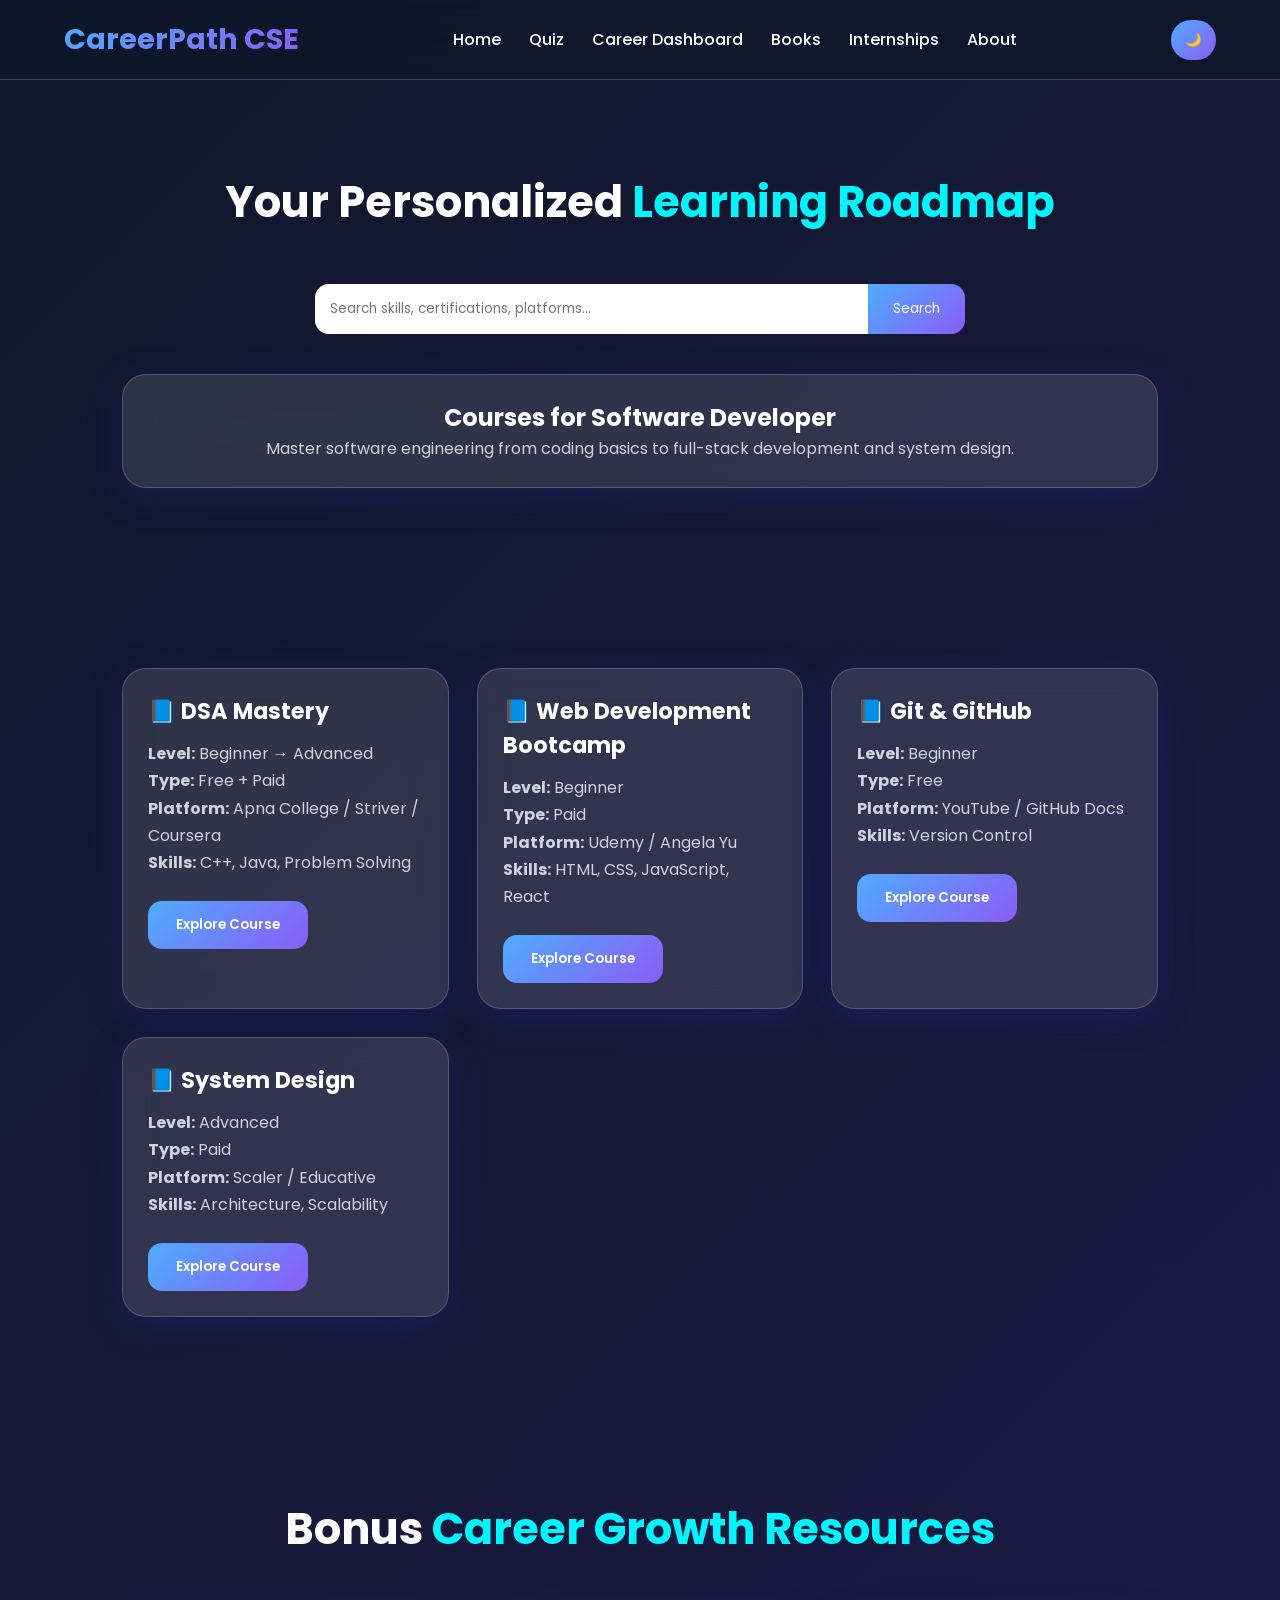
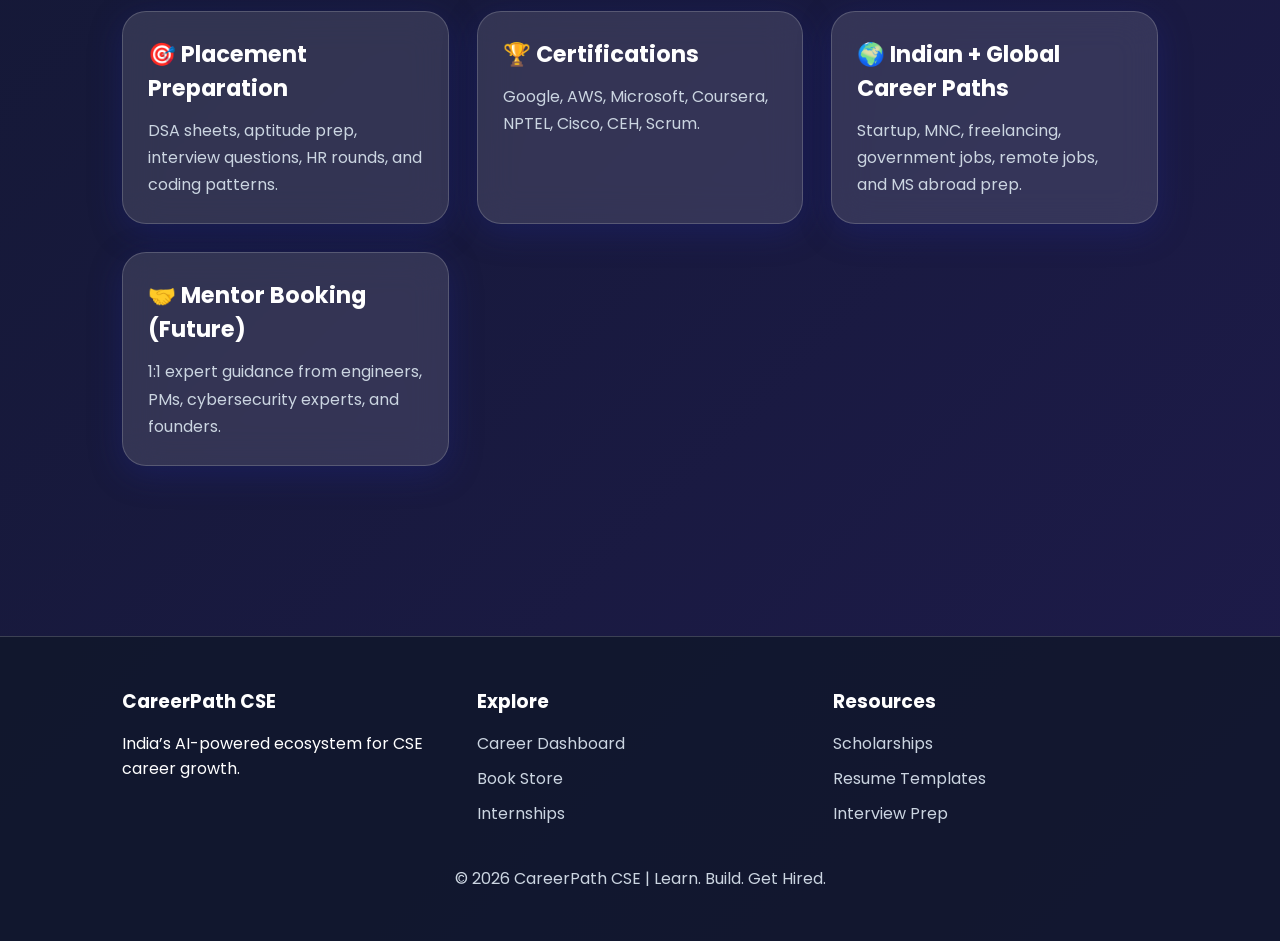
==== courses.html @ df60a199 "Initial commit" ====
<!DOCTYPE html>
<html lang="en">
<head>
  <meta charset="UTF-8">
  <meta name="viewport" content="width=device-width, initial-scale=1.0">
  <title>Personalized Courses | CareerPath CSE</title>
  <link rel="stylesheet" href="styles/style.css">
  <link rel="preconnect" href="https://fonts.googleapis.com">
  <link href="https://fonts.googleapis.com/css2?family=Poppins:wght@300;400;500;600;700;800&display=swap" rel="stylesheet">
</head>
<body>

  <!-- ================= NAVBAR ================= -->
  <nav class="navbar">
    <div class="nav-container">
      <div class="logo">CareerPath CSE</div>
      <ul class="nav-links">
        <li><a href="index.html">Home</a></li>
        <li><a href="quiz.html">Quiz</a></li>
        <li><a href="careers.html">Career Dashboard</a></li>
        <li><a href="books.html">Books</a></li>
        <li><a href="internships.html">Internships</a></li>
        <li><a href="about.html">About</a></li>
      </ul>
      <button class="theme-toggle" onclick="toggleTheme()">🌙</button>
    </div>
  </nav>

  <!-- ================= HEADER ================= -->
  <section class="section">
    <div class="container">
      <h1 class="section-title">Your Personalized <span>Learning Roadmap</span></h1>

      <div class="search-bar">
        <input type="text" id="courseSearch" placeholder="Search skills, certifications, platforms...">
        <button onclick="searchCourses()">Search</button>
      </div>

      <div class="glass-card" style="text-align:center;">
        <h2 id="careerHeading">Recommended Courses for Your Career Path</h2>
        <p id="careerDescription">Beginner → Advanced roadmap with free + paid learning resources.</p>
      </div>
    </div>
  </section>

  <!-- ================= COURSES GRID ================= -->
  <section class="section">
    <div class="container">
      <div class="course-grid" id="coursesContainer">
        <!-- Dynamic content loads here -->
      </div>
    </div>
  </section>

  <!-- ================= EXTRA RESOURCES ================= -->
  <section class="section">
    <div class="container">
      <h2 class="section-title">Bonus <span>Career Growth Resources</span></h2>

      <div class="career-grid">
        <div class="glass-card">
          <h3>🎯 Placement Preparation</h3>
          <p>DSA sheets, aptitude prep, interview questions, HR rounds, and coding patterns.</p>
        </div>

        <div class="glass-card">
          <h3>🏆 Certifications</h3>
          <p>Google, AWS, Microsoft, Coursera, NPTEL, Cisco, CEH, Scrum.</p>
        </div>

        <div class="glass-card">
          <h3>🌍 Indian + Global Career Paths</h3>
          <p>Startup, MNC, freelancing, government jobs, remote jobs, and MS abroad prep.</p>
        </div>

        <div class="glass-card">
          <h3>🤝 Mentor Booking (Future)</h3>
          <p>1:1 expert guidance from engineers, PMs, cybersecurity experts, and founders.</p>
        </div>
      </div>
    </div>
  </section>

  <!-- ================= FOOTER ================= -->
  <footer class="footer">
    <div class="container footer-grid">
      <div>
        <h3>CareerPath CSE</h3>
        <p>India’s AI-powered ecosystem for CSE career growth.</p>
      </div>

      <div>
        <h3>Explore</h3>
        <a href="careers.html">Career Dashboard</a>
        <a href="books.html">Book Store</a>
        <a href="internships.html">Internships</a>
      </div>

      <div>
        <h3>Resources</h3>
        <a href="#">Scholarships</a>
        <a href="#">Resume Templates</a>
        <a href="#">Interview Prep</a>
      </div>
    </div>

    <div class="footer-bottom">
      <p>© 2026 CareerPath CSE | Learn. Build. Get Hired.</p>
    </div>
  </footer>

  <!-- ================= JAVASCRIPT ================= -->
  <script>
    const recommendedCareer = localStorage.getItem("recommendedCareer") || "Software Developer";

    const courseData = {
      "Software Developer": {
        desc: "Master software engineering from coding basics to full-stack development and system design.",
        courses: [
          {
            title: "DSA Mastery",
            level: "Beginner → Advanced",
            type: "Free + Paid",
            platform: "Apna College / Striver / Coursera",
            skills: "C++, Java, Problem Solving"
          },
          {
            title: "Web Development Bootcamp",
            level: "Beginner",
            type: "Paid",
            platform: "Udemy / Angela Yu",
            skills: "HTML, CSS, JavaScript, React"
          },
          {
            title: "Git & GitHub",
            level: "Beginner",
            type: "Free",
            platform: "YouTube / GitHub Docs",
            skills: "Version Control"
          },
          {
            title: "System Design",
            level: "Advanced",
            type: "Paid",
            platform: "Scaler / Educative",
            skills: "Architecture, Scalability"
          }
        ]
      },

      "AI/ML Engineer": {
        desc: "Build intelligent systems with ML, Python, deep learning, and deployment.",
        courses: [
          {
            title: "Python for Data Science",
            level: "Beginner",
            type: "Free",
            platform: "NPTEL / freeCodeCamp",
            skills: "Python, NumPy, Pandas"
          },
          {
            title: "Machine Learning by Andrew Ng",
            level: "Intermediate",
            type: "Free + Paid",
            platform: "Coursera",
            skills: "ML, Regression, Classification"
          },
          {
            title: "Deep Learning Specialization",
            level: "Advanced",
            type: "Paid",
            platform: "Coursera",
            skills: "TensorFlow, CNN, NLP"
          },
          {
            title: "AI Deployment",
            level: "Advanced",
            type: "Paid",
            platform: "Udemy",
            skills: "MLOps, Deployment"
          }
        ]
      },

      "Cybersecurity Engineer": {
        desc: "Learn ethical hacking, security operations, and infrastructure defense.",
        courses: [
          {
            title: "Networking Basics",
            level: "Beginner",
            type: "Free",
            platform: "Cisco Networking Academy",
            skills: "Networking"
          },
          {
            title: "Ethical Hacking",
            level: "Intermediate",
            type: "Paid",
            platform: "Udemy / CEH",
            skills: "PenTesting"
          },
          {
            title: "Linux Security",
            level: "Intermediate",
            type: "Free",
            platform: "YouTube / TryHackMe",
            skills: "Linux"
          },
          {
            title: "Cloud Security",
            level: "Advanced",
            type: "Paid",
            platform: "AWS / Azure",
            skills: "Cloud Protection"
          }
        ]
      },

      "UI/UX Designer": {
        desc: "Learn design principles, UX research, and interface building.",
        courses: [
          {
            title: "Google UX Design",
            level: "Beginner",
            type: "Paid",
            platform: "Coursera",
            skills: "UX"
          },
          {
            title: "Figma Essentials",
            level: "Beginner",
            type: "Free",
            platform: "YouTube",
            skills: "Figma"
          },
          {
            title: "Design Systems",
            level: "Advanced",
            type: "Paid",
            platform: "Udemy",
            skills: "UI Systems"
          }
        ]
      },

      "Product Manager": {
        desc: "Strategic product building for tech businesses.",
        courses: [
          {
            title: "Product Management Basics",
            level: "Beginner",
            type: "Free",
            platform: "Google PM",
            skills: "Strategy"
          },
          {
            title: "Agile & Scrum",
            level: "Intermediate",
            type: "Paid",
            platform: "Scrum.org",
            skills: "Execution"
          }
        ]
      },

      "Data Analyst": {
        desc: "Transform raw data into business decisions.",
        courses: [
          {
            title: "Excel + SQL",
            level: "Beginner",
            type: "Free",
            platform: "YouTube",
            skills: "Data Basics"
          },
          {
            title: "Google Data Analytics",
            level: "Intermediate",
            type: "Paid",
            platform: "Coursera",
            skills: "Analytics"
          },
          {
            title: "Power BI",
            level: "Advanced",
            type: "Paid",
            platform: "Microsoft",
            skills: "Visualization"
          }
        ]
      }
    };

    const currentData = courseData[recommendedCareer];

    document.getElementById("careerHeading").innerText = `Courses for ${recommendedCareer}`;
    document.getElementById("careerDescription").innerText = currentData.desc;

    const container = document.getElementById("coursesContainer");

    function renderCourses(courseList) {
      container.innerHTML = "";
      courseList.forEach(course => {
        container.innerHTML += `
          <div class="glass-card course-card">
            <h3>📘 ${course.title}</h3>
            <p><strong>Level:</strong> ${course.level}</p>
            <p><strong>Type:</strong> ${course.type}</p>
            <p><strong>Platform:</strong> ${course.platform}</p>
            <p><strong>Skills:</strong> ${course.skills}</p>
            <br>
            <button class="btn btn-primary">Explore Course</button>
          </div>
        `;
      });
    }

    renderCourses(currentData.courses);

    function searchCourses() {
      const query = document.getElementById("courseSearch").value.toLowerCase();
      const filtered = currentData.courses.filter(course =>
        course.title.toLowerCase().includes(query) ||
        course.skills.toLowerCase().includes(query) ||
        course.platform.toLowerCase().includes(query)
      );
      renderCourses(filtered);
    }
  </script>

  <script src="scripts/main.js"></script>
</body>
</html>
---- styles/style.css ----
/* =========================================================
   CareerPath CSE - Premium EdTech UI
   File: styles/style.css
   Theme: Futuristic Glassmorphism + Dark/Light Mode
========================================================= */

/* ---------- ROOT VARIABLES ---------- */
:root {
  --bg-primary: #0b1020;
  --bg-secondary: rgba(255, 255, 255, 0.08);
  --bg-card: rgba(255, 255, 255, 0.12);
  --text-primary: #ffffff;
  --text-secondary: #cbd5e1;
  --accent-blue: #4facfe;
  --accent-purple: #8b5cf6;
  --accent-neon: #00f5ff;
  --border-glass: rgba(255, 255, 255, 0.18);
  --shadow: 0 8px 32px rgba(31, 38, 135, 0.37);
  --gradient-main: linear-gradient(135deg, #4facfe, #8b5cf6);
  --gradient-dark: linear-gradient(135deg, #0f172a, #1e1b4b);
  --success: #22c55e;
  --warning: #facc15;
  --danger: #ef4444;
}

/* ---------- LIGHT MODE ---------- */
body.light-mode {
  --bg-primary: #f4f7fb;
  --bg-secondary: rgba(255, 255, 255, 0.75);
  --bg-card: rgba(255, 255, 255, 0.9);
  --text-primary: #0f172a;
  --text-secondary: #475569;
  --border-glass: rgba(255, 255, 255, 0.4);
  --shadow: 0 8px 24px rgba(0, 0, 0, 0.08);
  --gradient-dark: linear-gradient(135deg, #dbeafe, #ede9fe);
}

/* ---------- GLOBAL RESET ---------- */
* {
  margin: 0;
  padding: 0;
  box-sizing: border-box;
  font-family: "Poppins", sans-serif;
}

html {
  scroll-behavior: smooth;
}

body {
  background: var(--gradient-dark);
  color: var(--text-primary);
  min-height: 100vh;
  transition: all 0.3s ease;
  overflow-x: hidden;
}

/* ---------- SCROLLBAR ---------- */
::-webkit-scrollbar {
  width: 10px;
}
::-webkit-scrollbar-track {
  background: #0f172a;
}
::-webkit-scrollbar-thumb {
  background: var(--gradient-main);
  border-radius: 10px;
}

/* ---------- CONTAINER ---------- */
.container {
  width: 90%;
  max-width: 1400px;
  margin: auto;
}

/* ---------- NAVBAR ---------- */
.navbar {
  position: sticky;
  top: 0;
  width: 100%;
  backdrop-filter: blur(18px);
  background: rgba(15, 23, 42, 0.65);
  border-bottom: 1px solid var(--border-glass);
  z-index: 999;
}

.nav-container {
  display: flex;
  justify-content: space-between;
  align-items: center;
  padding: 18px 5%;
}

.logo {
  font-size: 1.8rem;
  font-weight: 700;
  background: var(--gradient-main);
  -webkit-background-clip: text;
  -webkit-text-fill-color: transparent;
}

.nav-links {
  display: flex;
  list-style: none;
  gap: 28px;
}

.nav-links a {
  color: var(--text-primary);
  text-decoration: none;
  font-weight: 500;
  transition: 0.3s;
}

.nav-links a:hover {
  color: var(--accent-neon);
}

.theme-toggle {
  cursor: pointer;
  border: none;
  padding: 10px 14px;
  border-radius: 50px;
  background: var(--gradient-main);
  color: white;
  font-weight: 600;
}

/* ---------- HERO SECTION ---------- */
.hero {
  min-height: 92vh;
  display: flex;
  align-items: center;
  justify-content: center;
  padding: 80px 5%;
}

.hero-content {
  display: grid;
  grid-template-columns: repeat(auto-fit, minmax(320px, 1fr));
  align-items: center;
  gap: 50px;
}

.hero-text h1 {
  font-size: 4rem;
  line-height: 1.2;
  margin-bottom: 20px;
}

.hero-text h1 span {
  background: var(--gradient-main);
  -webkit-background-clip: text;
  -webkit-text-fill-color: transparent;
}

.hero-text p {
  color: var(--text-secondary);
  font-size: 1.15rem;
  margin-bottom: 30px;
  line-height: 1.8;
}

.hero-buttons {
  display: flex;
  gap: 20px;
  flex-wrap: wrap;
}

/* ---------- BUTTONS ---------- */
.btn {
  padding: 14px 28px;
  border-radius: 14px;
  border: none;
  cursor: pointer;
  font-weight: 600;
  text-decoration: none;
  transition: 0.3s;
}

.btn-primary {
  background: var(--gradient-main);
  color: white;
}

.btn-secondary {
  background: transparent;
  border: 1px solid var(--accent-neon);
  color: var(--accent-neon);
}

.btn:hover {
  transform: translateY(-4px);
  box-shadow: var(--shadow);
}

/* ---------- GLASS CARD ---------- */
.glass-card {
  background: var(--bg-card);
  border-radius: 24px;
  backdrop-filter: blur(18px);
  border: 1px solid var(--border-glass);
  box-shadow: var(--shadow);
  padding: 25px;
  transition: 0.4s;
}

.glass-card:hover {
  transform: translateY(-8px);
}

/* ---------- SECTION ---------- */
.section {
  padding: 90px 5%;
}

.section-title {
  text-align: center;
  font-size: 2.7rem;
  margin-bottom: 50px;
}

.section-title span {
  color: var(--accent-neon);
}

/* ---------- CAREER GRID ---------- */
.career-grid,
.course-grid,
.book-grid,
.internship-grid {
  display: grid;
  grid-template-columns: repeat(auto-fit, minmax(270px, 1fr));
  gap: 28px;
}

.card-icon {
  font-size: 2.4rem;
  margin-bottom: 15px;
}

.glass-card h3 {
  margin-bottom: 12px;
  font-size: 1.4rem;
}

.glass-card p {
  color: var(--text-secondary);
  line-height: 1.7;
}

/* ---------- QUIZ FORM ---------- */
.quiz-form {
  max-width: 900px;
  margin: auto;
  display: grid;
  gap: 22px;
}

.form-group {
  display: flex;
  flex-direction: column;
}

.form-group label {
  margin-bottom: 8px;
  font-weight: 500;
}

.form-group input,
.form-group select,
.form-group textarea {
  padding: 14px;
  border-radius: 12px;
  border: 1px solid var(--border-glass);
  background: rgba(255, 255, 255, 0.08);
  color: var(--text-primary);
  outline: none;
}

/* ---------- SEARCH BAR ---------- */
.search-bar {
  width: 100%;
  max-width: 650px;
  margin: 0 auto 40px;
  display: flex;
}

.search-bar input {
  flex: 1;
  padding: 15px;
  border-radius: 14px 0 0 14px;
  border: none;
  outline: none;
}

.search-bar button {
  padding: 15px 25px;
  border: none;
  background: var(--gradient-main);
  color: white;
  border-radius: 0 14px 14px 0;
  cursor: pointer;
}

/* ---------- DASHBOARD ---------- */
.dashboard {
  display: grid;
  grid-template-columns: 2fr 1fr;
  gap: 30px;
}

.salary-badge {
  display: inline-block;
  padding: 8px 14px;
  border-radius: 50px;
  background: var(--success);
  color: white;
  font-weight: 600;
  margin-top: 10px;
}

/* ---------- PROGRESS BAR ---------- */
.progress-container {
  background: rgba(255,255,255,0.1);
  border-radius: 20px;
  overflow: hidden;
  height: 14px;
}

.progress-bar {
  height: 100%;
  width: 75%;
  background: var(--gradient-main);
}

/* ---------- TESTIMONIALS ---------- */
.testimonial {
  text-align: center;
  padding: 30px;
}

.testimonial img {
  width: 70px;
  height: 70px;
  border-radius: 50%;
  margin-bottom: 15px;
}

/* ---------- FOOTER ---------- */
.footer {
  background: rgba(15, 23, 42, 0.8);
  padding: 50px 5%;
  margin-top: 80px;
  border-top: 1px solid var(--border-glass);
}

.footer-grid {
  display: grid;
  grid-template-columns: repeat(auto-fit, minmax(220px, 1fr));
  gap: 30px;
}

.footer h3 {
  margin-bottom: 15px;
}

.footer a {
  display: block;
  color: var(--text-secondary);
  margin-bottom: 10px;
  text-decoration: none;
}

.footer a:hover {
  color: var(--accent-neon);
}

.footer-bottom {
  margin-top: 30px;
  text-align: center;
  color: var(--text-secondary);
}

/* ---------- LOADING SCREEN ---------- */
.loader-screen {
  display: flex;
  flex-direction: column;
  align-items: center;
  justify-content: center;
  height: 100vh;
  text-align: center;
}

.loader {
  width: 90px;
  height: 90px;
  border: 8px solid rgba(255,255,255,0.1);
  border-top: 8px solid var(--accent-neon);
  border-radius: 50%;
  animation: spin 1s linear infinite;
  margin-bottom: 25px;
}

@keyframes spin {
  to {
    transform: rotate(360deg);
  }
}

/* ---------- ANIMATIONS ---------- */
.fade-in {
  animation: fadeIn 1s ease forwards;
}

@keyframes fadeIn {
  from {
    opacity: 0;
    transform: translateY(25px);
  }
  to {
    opacity: 1;
    transform: translateY(0);
  }
}

/* ---------- RESPONSIVE ---------- */
@media (max-width: 992px) {
  .hero-text h1 {
    font-size: 3rem;
  }

  .dashboard {
    grid-template-columns: 1fr;
  }
}

@media (max-width: 768px) {
  .nav-links {
    display: none;
  }

  .hero {
    text-align: center;
  }

  .hero-buttons {
    justify-content: center;
  }

  .section-title {
    font-size: 2.2rem;
  }

  .hero-text h1 {
    font-size: 2.5rem;
  }
}

@media (max-width: 480px) {
  .hero-text h1 {
    font-size: 2rem;
  }

  .btn {
    width: 100%;
    text-align: center;
  }
}
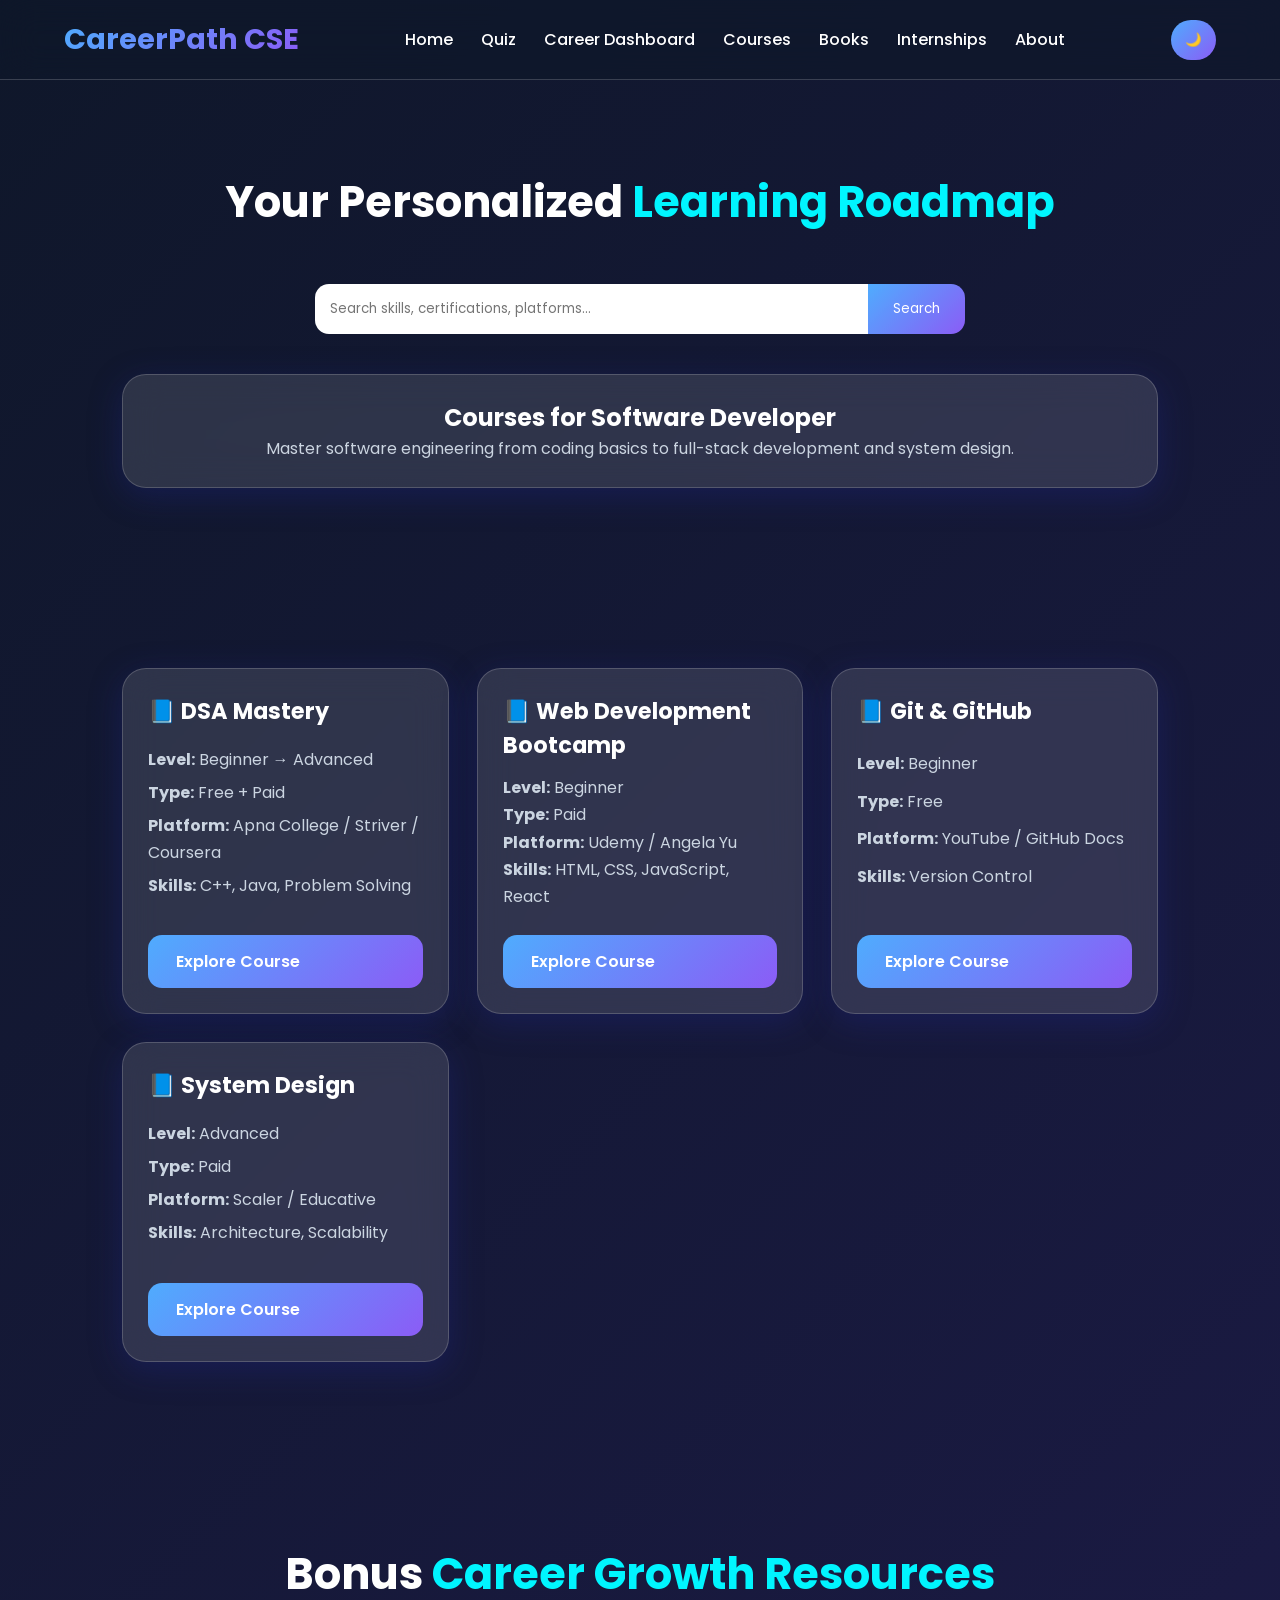
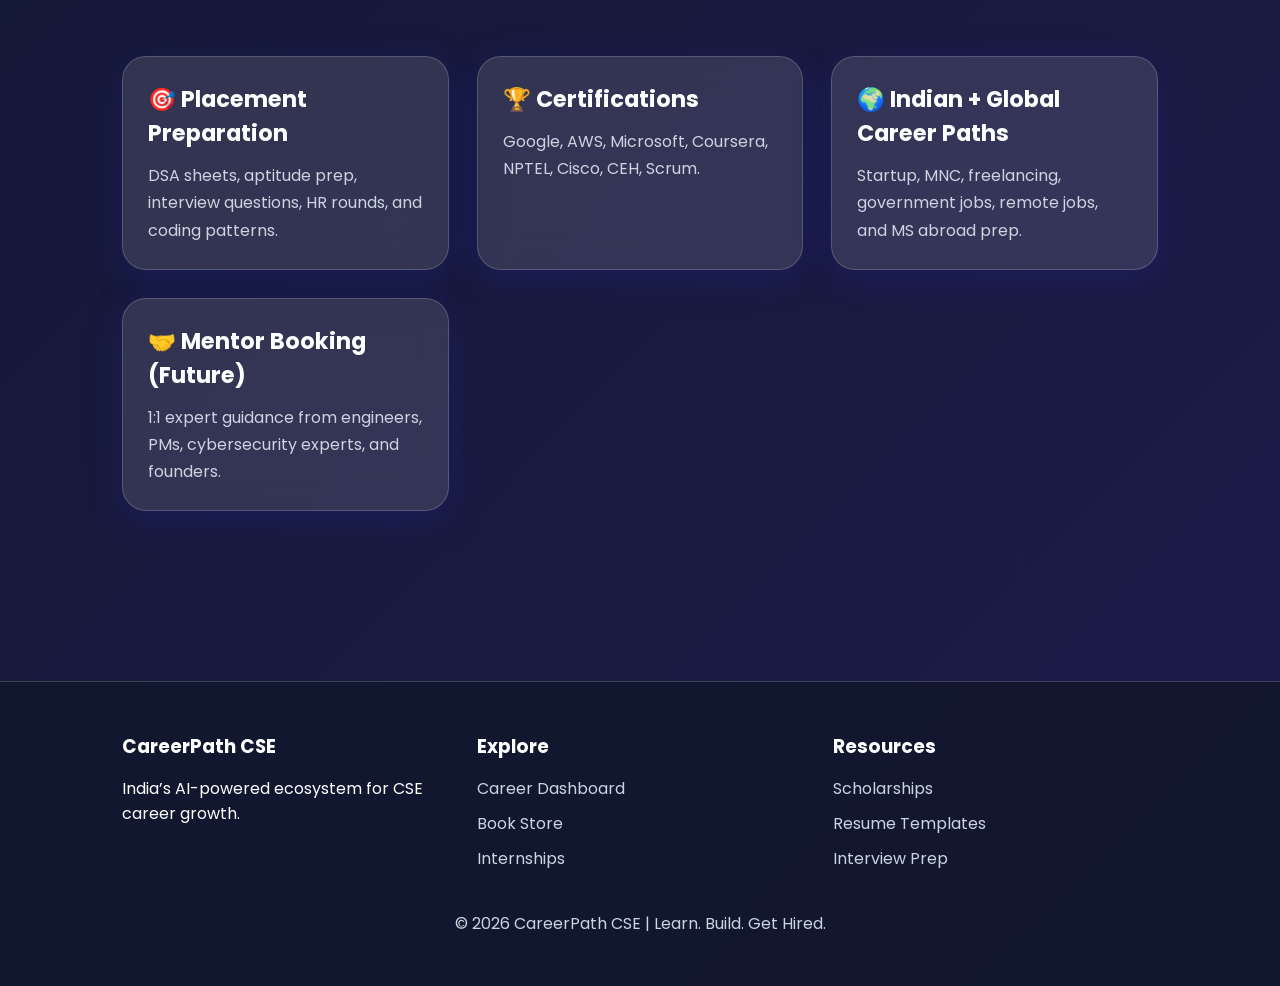
==== commit 20c8031d: "Initial commit" ====
--- a/courses.html
+++ b/courses.html
@@ -18,6 +18,7 @@
         <li><a href="index.html">Home</a></li>
         <li><a href="quiz.html">Quiz</a></li>
         <li><a href="careers.html">Career Dashboard</a></li>
+        <li><a href="courses.html">Courses</a></li>
         <li><a href="books.html">Books</a></li>
         <li><a href="internships.html">Internships</a></li>
         <li><a href="about.html">About</a></li>
@@ -122,28 +123,32 @@
             level: "Beginner → Advanced",
             type: "Free + Paid",
             platform: "Apna College / Striver / Coursera",
-            skills: "C++, Java, Problem Solving"
+            skills: "C++, Java, Problem Solving",
+            url: "https://www.codingninjas.com/codestudio"
           },
           {
             title: "Web Development Bootcamp",
             level: "Beginner",
             type: "Paid",
             platform: "Udemy / Angela Yu",
-            skills: "HTML, CSS, JavaScript, React"
+            skills: "HTML, CSS, JavaScript, React",
+            url: "https://www.udemy.com/course/the-web-developer-bootcamp/"
           },
           {
             title: "Git & GitHub",
             level: "Beginner",
             type: "Free",
             platform: "YouTube / GitHub Docs",
-            skills: "Version Control"
+            skills: "Version Control",
+            url: "https://docs.github.com/en/get-started"
           },
           {
             title: "System Design",
             level: "Advanced",
             type: "Paid",
             platform: "Scaler / Educative",
-            skills: "Architecture, Scalability"
+            skills: "Architecture, Scalability",
+            url: "https://www.educative.io/courses/grokking-the-system-design-interview"
           }
         ]
       },
@@ -156,28 +161,32 @@
             level: "Beginner",
             type: "Free",
             platform: "NPTEL / freeCodeCamp",
-            skills: "Python, NumPy, Pandas"
+            skills: "Python, NumPy, Pandas",
+            url: "https://www.coursera.org/learn/python-data-analysis"
           },
           {
             title: "Machine Learning by Andrew Ng",
             level: "Intermediate",
             type: "Free + Paid",
             platform: "Coursera",
-            skills: "ML, Regression, Classification"
+            skills: "ML, Regression, Classification",
+            url: "https://www.coursera.org/learn/machine-learning"
           },
           {
             title: "Deep Learning Specialization",
             level: "Advanced",
             type: "Paid",
             platform: "Coursera",
-            skills: "TensorFlow, CNN, NLP"
+            skills: "TensorFlow, CNN, NLP",
+            url: "https://www.coursera.org/specializations/deep-learning"
           },
           {
             title: "AI Deployment",
             level: "Advanced",
             type: "Paid",
             platform: "Udemy",
-            skills: "MLOps, Deployment"
+            skills: "MLOps, Deployment",
+            url: "https://www.udemy.com/topic/mlops/"
           }
         ]
       },
@@ -190,28 +199,32 @@
             level: "Beginner",
             type: "Free",
             platform: "Cisco Networking Academy",
-            skills: "Networking"
+            skills: "Networking",
+            url: "https://www.netacad.com/courses/networking"
           },
           {
             title: "Ethical Hacking",
             level: "Intermediate",
             type: "Paid",
             platform: "Udemy / CEH",
-            skills: "PenTesting"
+            skills: "PenTesting",
+            url: "https://www.udemy.com/topic/ethical-hacking/"
           },
           {
             title: "Linux Security",
             level: "Intermediate",
             type: "Free",
             platform: "YouTube / TryHackMe",
-            skills: "Linux"
+            skills: "Linux",
+            url: "https://tryhackme.com/"
           },
           {
             title: "Cloud Security",
             level: "Advanced",
             type: "Paid",
             platform: "AWS / Azure",
-            skills: "Cloud Protection"
+            skills: "Cloud Protection",
+            url: "https://aws.amazon.com/training/"
           }
         ]
       },
@@ -224,21 +237,24 @@
             level: "Beginner",
             type: "Paid",
             platform: "Coursera",
-            skills: "UX"
+            skills: "UX",
+            url: "https://www.coursera.org/professional-certificates/google-ux-design"
           },
           {
             title: "Figma Essentials",
             level: "Beginner",
             type: "Free",
             platform: "YouTube",
-            skills: "Figma"
+            skills: "Figma",
+            url: "https://www.youtube.com/results?search_query=figma+essentials"
           },
           {
             title: "Design Systems",
             level: "Advanced",
             type: "Paid",
             platform: "Udemy",
-            skills: "UI Systems"
+            skills: "UI Systems",
+            url: "https://www.udemy.com/courses/search/?q=design+systems"
           }
         ]
       },
@@ -251,14 +267,16 @@
             level: "Beginner",
             type: "Free",
             platform: "Google PM",
-            skills: "Strategy"
+            skills: "Strategy",
+            url: "https://www.coursera.org/learn/product-management"
           },
           {
             title: "Agile & Scrum",
             level: "Intermediate",
             type: "Paid",
             platform: "Scrum.org",
-            skills: "Execution"
+            skills: "Execution",
+            url: "https://www.scrum.org/resources/scrum-guide"
           }
         ]
       },
@@ -271,35 +289,56 @@
             level: "Beginner",
             type: "Free",
             platform: "YouTube",
-            skills: "Data Basics"
+            skills: "Data Basics",
+            url: "https://www.youtube.com/results?search_query=excel+sql+tutorial"
           },
           {
             title: "Google Data Analytics",
             level: "Intermediate",
             type: "Paid",
             platform: "Coursera",
-            skills: "Analytics"
+            skills: "Analytics",
+            url: "https://www.coursera.org/professional-certificates/google-data-analytics"
           },
           {
             title: "Power BI",
             level: "Advanced",
             type: "Paid",
             platform: "Microsoft",
-            skills: "Visualization"
+            skills: "Visualization",
+            url: "https://learn.microsoft.com/en-us/training/powerplatform/power-bi"
           }
         ]
       }
     };
 
-    const currentData = courseData[recommendedCareer];
-
-    document.getElementById("careerHeading").innerText = `Courses for ${recommendedCareer}`;
-    document.getElementById("careerDescription").innerText = currentData.desc;
+    let currentData = courseData[recommendedCareer];
+    const effectiveCareer = currentData ? recommendedCareer : "Software Developer";
+
+    if (!currentData) {
+      currentData = courseData[effectiveCareer];
+      document.getElementById("careerDescription").innerText = "Showing default Software Developer roadmap because no career recommendation was found yet.";
+    } else {
+      document.getElementById("careerDescription").innerText = currentData.desc;
+    }
+
+    document.getElementById("careerHeading").innerText = `Courses for ${effectiveCareer}`;
 
     const container = document.getElementById("coursesContainer");
 
     function renderCourses(courseList) {
       container.innerHTML = "";
+
+      if (courseList.length === 0) {
+        container.innerHTML = `
+          <div class="glass-card" style="grid-column:1/-1;text-align:center;">
+            <h3>No matching courses found</h3>
+            <p>Try another search term or clear the search.</p>
+          </div>
+        `;
+        return;
+      }
+
       courseList.forEach(course => {
         container.innerHTML += `
           <div class="glass-card course-card">
@@ -309,7 +348,7 @@
             <p><strong>Platform:</strong> ${course.platform}</p>
             <p><strong>Skills:</strong> ${course.skills}</p>
             <br>
-            <button class="btn btn-primary">Explore Course</button>
+            <a href="${course.url || '#'}" target="_blank" rel="noopener" class="btn btn-primary">Explore Course</a>
           </div>
         `;
       });
--- a/styles/style.css
+++ b/styles/style.css
@@ -235,6 +235,94 @@
   gap: 28px;
 }
 
+.course-card {
+  min-height: 320px;
+  display: flex;
+  flex-direction: column;
+  justify-content: space-between;
+}
+
+.book-card {
+  display: grid;
+  grid-template-columns: minmax(180px, 240px) 1fr;
+  gap: 24px;
+  align-items: stretch;
+  min-height: 280px;
+}
+
+.book-cover {
+  display: flex;
+  justify-content: center;
+  align-items: center;
+}
+
+.book-cover img {
+  width: 100%;
+  height: auto;
+  border-radius: 20px;
+  object-fit: cover;
+  box-shadow: 0 16px 45px rgba(0, 0, 0, 0.18);
+}
+
+.book-info {
+  display: flex;
+  flex-direction: column;
+  justify-content: space-between;
+  gap: 12px;
+}
+
+.book-info h3 {
+  margin-bottom: 12px;
+}
+
+.book-info p {
+  margin: 0;
+  color: var(--text-secondary);
+}
+
+.book-info p strong {
+  color: var(--text-primary);
+}
+
+.book-meta {
+  display: flex;
+  flex-wrap: wrap;
+  gap: 10px;
+  margin-top: 12px;
+}
+
+.book-category,
+.book-price {
+  padding: 8px 14px;
+  border-radius: 999px;
+  font-size: 0.95rem;
+  font-weight: 600;
+}
+
+.book-category {
+  background: rgba(79, 172, 254, 0.12);
+  color: var(--accent-blue);
+  border: 1px solid rgba(79, 172, 254, 0.25);
+}
+
+.book-price {
+  background: rgba(139, 92, 246, 0.12);
+  color: var(--accent-purple);
+  border: 1px solid rgba(139, 92, 246, 0.25);
+}
+
+.book-info .hero-buttons {
+  display: flex;
+  gap: 14px;
+  flex-wrap: wrap;
+  align-items: center;
+  margin-top: 16px;
+}
+
+.hero-buttons .btn {
+  min-width: 130px;
+}
+
 .card-icon {
   font-size: 2.4rem;
   margin-bottom: 15px;
@@ -456,6 +544,10 @@
   .hero-text h1 {
     font-size: 2.5rem;
   }
+
+  .book-card {
+    grid-template-columns: 1fr;
+  }
 }
 
 @media (max-width: 480px) {
